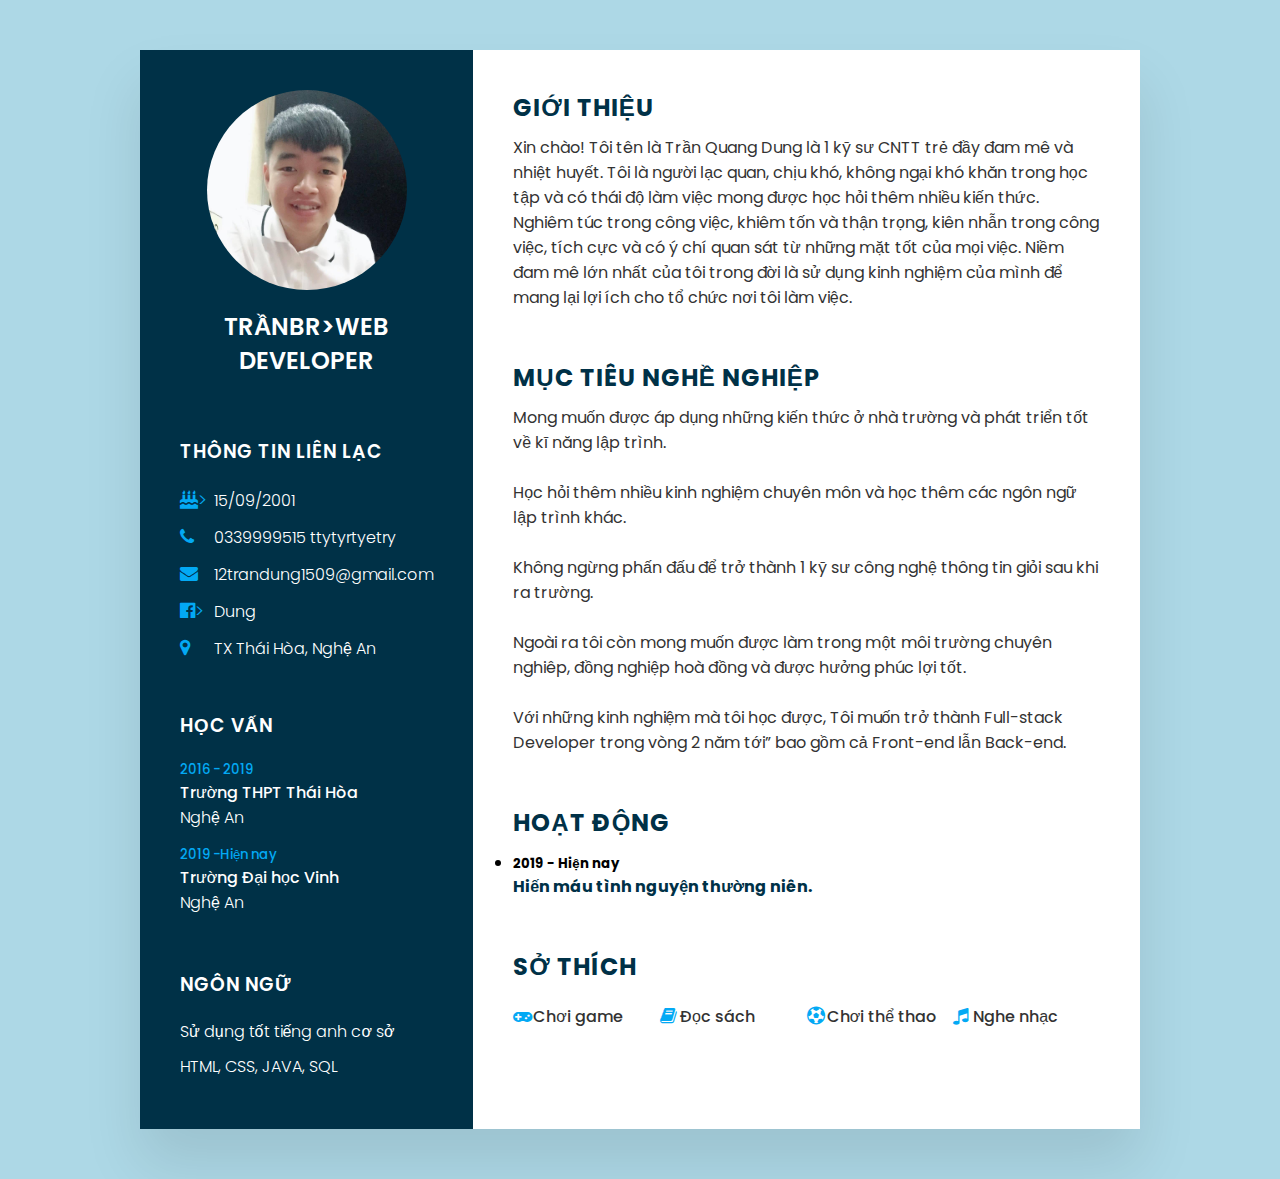
==== index.html @ a7969919 "Commit barnchnew" ====
<!DOCTYPE html>
<html>
<head>
<meta name="viewport" content="width=device-width, initial-scale=1.0">
<title> QuangDungCV </title>
<link rel="stylesheet" href="https://cdnjs.cloudflare.com/ajax/libs/font-awesome/4.7.0/css/font-awesome.css" integrity="sha512-5A8nwdMOWrSz20fDsjczgUidUBR8liPYU+WymTZP1lmY9G6Oc7HlZv156XqnsgNUzTyMefFTcsFH/tnJE/+xBg==" crossorigin="anonymous" referrerpolicy="no-referrer" />
<link rel="stylesheet" type="text/css" href="style.css">
<link rel="stylesheet" href="cvcc.css">
</head>
<body>
    <div class="container">
        <div class="left_Side">
            <div class="profileText">
                <div class="imgBx">
                <img src="av.jpg">
            </div>
            <h2>Trầnbr><span>Web Developer</span></h2>
        </div>

        <div class="contactInfo">
            <h3 class="title">Thông tin liên lạc</h3>
            <ul>
                <li>
                    <span class="icon"><i class="fa fa-birthday-cake" aria-hidden="true"></i>></i></span>
                    <span class="text">15/09/2001</span>
                </li>
                <li>
                    <span class="icon"><i class="fa fa-phone" aria-hidden="true"></i></span>
                    <span class="text">0339999515 ttytyrtyetry </span>
                </li>
                <li>
                    <span class="icon"><i class="fa fa-envelope" aria-hidden="true"></i></span>
                    <span class="text">12trandung1509@gmail.com</span>
                </li>
                <li> 
                    <span class="icon"><i class="fa fa-facebook-official" aria-hidden="true"></i>></i></span>
                    <span class="text">Dung </span>
                </li>
                <li>
                    <span class="icon"><i class="fa fa-map-marker" aria-hidden="true"></i></span>
                    <span class="text">TX Thái Hòa, Nghệ An</span>
                </li>
            </ul>
        </div>

        <div class="contactInfo education">
            <h3 class="title">Học Vấn</h3>
            <ul>
                <li>
                   <h5>2016 - 2019</h5>
                   <h4>Trường THPT Thái Hòa </h4>
                   <h4>Nghệ An</h4>
                </li>
                <li>
                    <h5>2019 -Hiện nay</h5>
                    <h4>Trường Đại học Vinh</h4>
                    <h4>Nghệ An</h4>
                 </li>
            </ul>
        </div>

        <div class="contactInfo language">
            <h3 class="title">Ngôn Ngữ</h3>
            <ul>
                <li>
                    <span class="text">Sử dụng tốt tiếng anh cơ sở</span>
                    <span class="percent">
                        <div style="width: 60%"></div>
                    </span>
                </li>
                <li>
                    <span class="text">HTML, CSS, JAVA, SQL</span>
                    <span class="percent">
                        <div style="width: 60%"></div>
                    </span>
                </li>
            </ul>
        </div>
    </div>

        <div class="right_Side">
            <div class="about">
                <h2 class="title2">Giới Thiệu</h2>
                <p>Xin chào! Tôi tên là Trần Quang Dung là 1 kỹ sư CNTT trẻ đầy đam mê và nhiệt huyết. Tôi là người lạc quan, chịu khó, không ngại khó khăn trong học tập và
                    có thái độ làm việc mong được học hỏi thêm nhiều kiến thức.
                    Nghiêm túc trong công việc, khiêm tốn và thận trọng, kiên nhẫn
                    trong công việc, tích cực và có ý chí quan sát từ những mặt
                    tốt của mọi việc. Niềm đam mê lớn nhất của tôi trong đời là sử dụng kinh nghiệm của mình để mang lại lợi ích cho tổ chức nơi tôi làm việc.</p></div>
            <div class="about">
                <h2 class="title2">Mục Tiêu Nghề Nghiệp</h2>
                <p>Mong muốn được áp dụng những kiến thức ở nhà trường
                    và phát triển tốt về kĩ năng lập trình.<br><br>Học hỏi thêm nhiều kinh nghiệm chuyên môn và học thêm
                    các ngôn ngữ lập trình khác.<br><br>Không ngừng phấn đấu để trở thành 1 kỹ sư công nghệ
                    thông tin giỏi sau khi ra trường.<br><br>Ngoài ra tôi còn mong muốn được làm trong một môi trường chuyên nghiêp, đồng nghiệp hoà đồng và được hưởng phúc lợi tốt.<br><br>Với những kinh nghiệm mà tôi học được, Tôi muốn trở thành Full-stack Developer trong vòng 2 năm tới” bao gồm cả Front-end lẫn Back-end.</p>
            </div>
            <div class="about work">
                <h2 class="title2">Hoạt Động</h2>
                <ul>
                    <li>
                       <h5>2019 - Hiện nay</h5>
                       <h4>Hiến máu tình nguyện thường niên.</h4>
                    </li>
                </ul>
            </div>


        <div class="about interrest">
            <h2 class="title2">Sở Thích</h2>
            <ul>
               <li><i class="fa fa-gamepad" aria-hidden="true"></i>Chơi game</li>
               <li><i class="fa fa-book" aria-hidden="true"></i>Đọc sách</li> 
               <li><i class="fa fa-futbol-o" aria-hidden="true"></i>Chơi thể thao</li>
               <li><i class="fa fa-music" aria-hidden="true"></i>Nghe nhạc</li>
            </ul>
            </div>
        </div>
    </div>
    </div>  
</body>
</html>
---- cvcc.css ----
@import url('http://fonts.googleapis.com/css?family=Poppins:200,300,400,500,600,700,800,900&display=swap');
*
{
    margin: 0;
    padding: 0;
    box-sizing: border-box;
    font-family: 'Poppins', sans-serif; 
}
body
{
    background-color: lightblue;
    display: flex;
    justify-content: center;
    align-items: center;
    min-height: 100vh;
}
.container
{
   position: relative;
   width: 100%;
   max-width: 1000px;
   min-height: 1000px; 
   background: #fff;
   margin: 50px;
   display: grid;
   grid-template-columns: 1fr 2fr;
   box-shadow: 0 35px 55px rgba(0,0,0,0.1);
}
.container .left_Side
{
    position: relative;
    background: #003147;
    padding: 40px;
}
.profileText
{
    position: relative;
    display: flex;
    flex-direction: column;
    align-items: center;
    padding-bottom: 20px;
    border-bottom: 1px solid rbga(255,255,255,0.2);   
}
.profileText .imgBx
{
    position: relative;
    width: 200px;
    height: 200px;
    border-radius: 50%;
    overflow: hidden;
}
.profileText .imgBx img
{
    position: absolute;
    top: 0;
    left: 0;
    width: 100%;
    height: 100%;
    object-fit: cover;
}
.profileText h2
{
    color: #fff;
    font-size: 1.5em;
    margin-top: 20px;
    text-transform: uppercase;
    text-align: center;
    font-weight: 600;
    line-height: 1.4em;
}
..profileText h2 span
{
    font-size: 0.8em;
    font-weight: 300;
}
.contactInfo
{
    padding-top: 40px;
}
.title
{
    color: #fff;
    text-transform: uppercase;
    font-weight: 600;
    letter-spacing: 1px;
    margin-bottom: 20px; 
}
.contactInfo ul
{
    position: relative;
}
.contactInfo ul li
{
    position: relative;
    list-style: none;
    margin: 10px 0;
    cursor: pointer;
}
.contactInfo ul li .icon
{
    display: inline-block;
    width: 30px;
    font-size: 18px;
    color: #03a9f4;
}
.contactInfo ul li span
{
    color: #fff;    
    font-weight: 300;
}
.contactInfo.education li
{
    margin-bottom: 15px;
}
.contactInfo.education h5
{
    color: #03a9f4;
    font-weight: 500;
}
.contactInfo.education h4:nth-child(2)
{
    color: #fff;
    font-weight: 500;
}
.contactInfo.education h4
{
    color: #fff;
    font-weight: 300;
}
.contactInfo.language.percent
{
    position: relative;
    width: 100%;
    height: 6px;
    background: #f00;
    display: block;
    margin-top: 5px;
}
.contactInfo.language.percent div
{
    position: absolute;
    top: 0;
    left: 0;
    height: 100%;
    background: #03a9f4;
}
.container .right_Side
{
    .profileText .imgBx
    position: relative;
    background: #fff;
    padding: 40px;
}
.about
{
  margin-bottom: 50px;  
}
.about:last-child
{
    margin-bottom: 0;
}
.title2
{
    color: #003147;
    text-transform: uppercase;
    letter-spacing: 1px;
    margin-bottom: 10px;
}
p
{
    color: #333; 
}
.contactinfo ul{
    position: relative;
}
.contactinfo ul li{
    position: relative;
    list-style: none;
    margin: 10px 0;
    cursor: pointer ;

}
.contactinfo ul li .icon{
    display: inline-block ;
    height: 10px;
    font-size: 14px;
    color: cornflowerblue;
}
.contactinfo ul li span{
    color: #fff;
    font-weight: 300;
}

.contactinfo.education li{
    margin-bottom: 15px;
    margin-left: 2px;
    line-height: 0.3;
}
.contactinfo.education h5{
    color: #03a9f4;
    font-weight:600 ;
}
.contactinfo.education h4:nth-child(2){
    color: #fff;
    font-weight: 500;
}
.contactinfo.education h4{
    color: #fff;
    font-weight: 300;
}
.contactinfo.langue .text{
    line-height: 17px;
}
.contactinfo.langue .percent{
    position: relative;
    width: 100%;
    height: 4px;
    background: rgb(26, 20, 20);
    display: block;
    line-height: 10000px;
}
.contactinfo.langue .percent div{
    position: absolute;
    top: 0;
    left: 0;
    height: 100%;
    background: #03a9f4
}
.interrest ul
{
    display: grid;
    grid-template-columns: repeat(4,1fr)
}
.interrest ul li
{
    list-style: none;
    color: #333;
    font-weight: 500;
    margin: 10px 0;
}
.interrest ul li .fa 
{
  color: #03a9f4;  
  font-size: 18px;
  width: 20px;
}
.about
{
    margin-bottom: 50px;
}
.about:last-child
{
    margin-bottom: 0;
}
.title2
{
    color: #003147;
    text-transform: uppercase;
    letter-spacing: 1px;
    margin-bottom: 10px;
}
h4
{
    color: #003147;
}
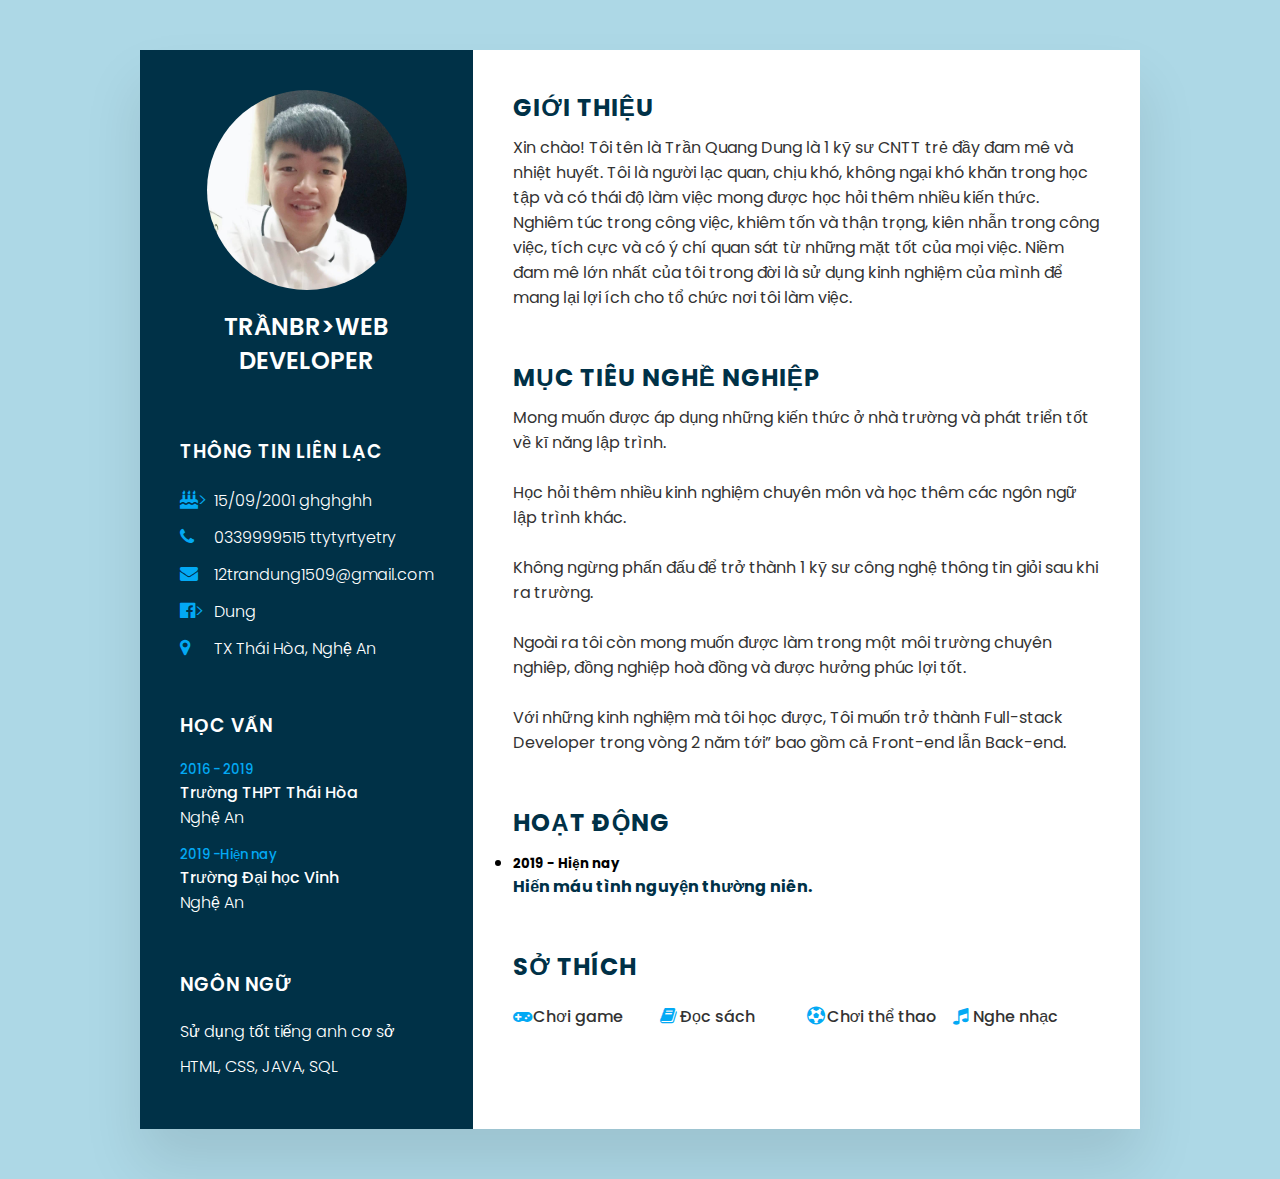
==== commit 8c677e65: "commit 2" ====
--- a/index.html
+++ b/index.html
@@ -22,7 +22,7 @@
             <ul>
                 <li>
                     <span class="icon"><i class="fa fa-birthday-cake" aria-hidden="true"></i>></i></span>
-                    <span class="text">15/09/2001</span>
+                    <span class="text">15/09/2001 ghghghh</span>
                 </li>
                 <li>
                     <span class="icon"><i class="fa fa-phone" aria-hidden="true"></i></span>
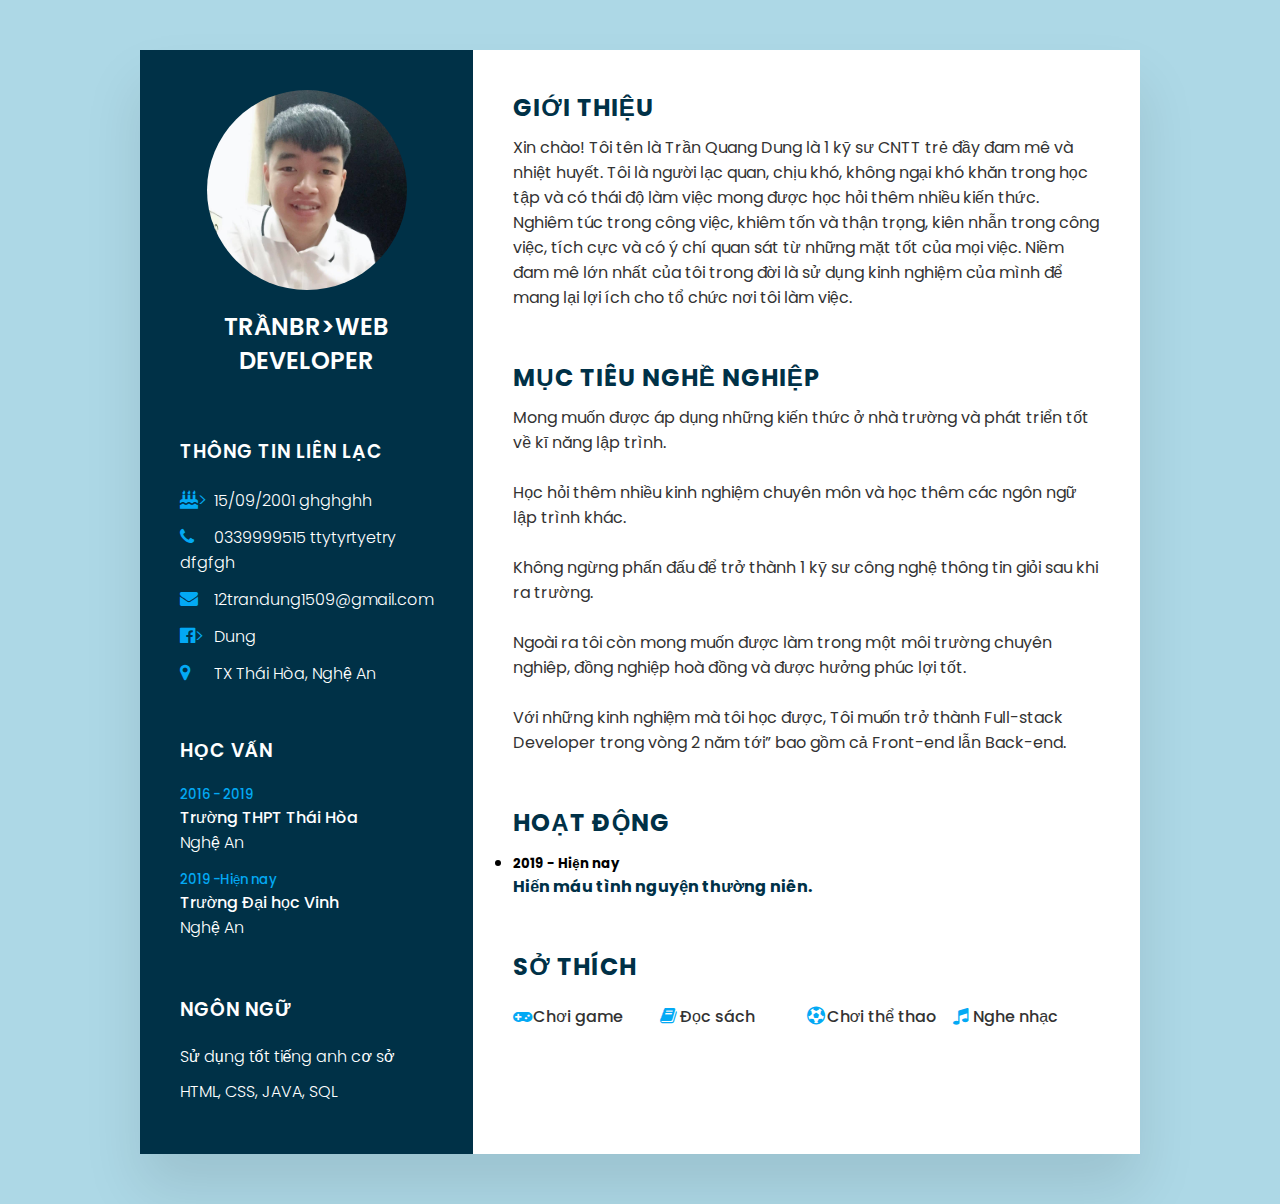
==== commit 6e3414e2: "commit1" ====
--- a/index.html
+++ b/index.html
@@ -26,7 +26,7 @@
                 </li>
                 <li>
                     <span class="icon"><i class="fa fa-phone" aria-hidden="true"></i></span>
-                    <span class="text">0339999515 ttytyrtyetry </span>
+                    <span class="text">0339999515 ttytyrtyetry dfgfgh </span>
                 </li>
                 <li>
                     <span class="icon"><i class="fa fa-envelope" aria-hidden="true"></i></span>
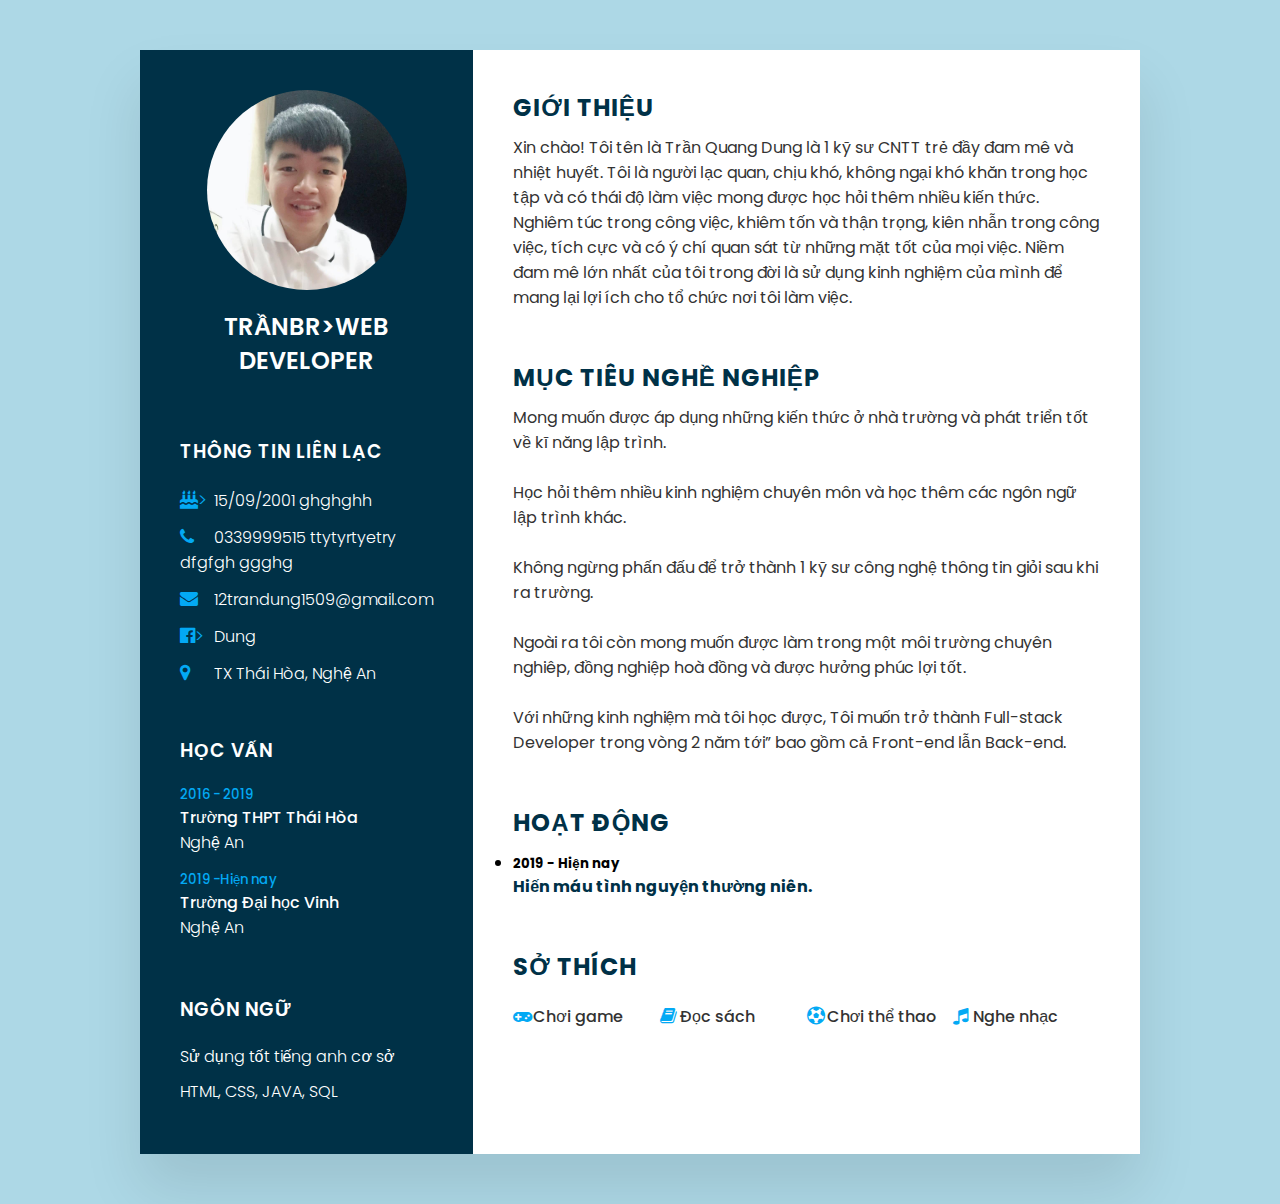
==== commit 0c3245bd: "Commit2" ====
--- a/index.html
+++ b/index.html
@@ -26,7 +26,7 @@
                 </li>
                 <li>
                     <span class="icon"><i class="fa fa-phone" aria-hidden="true"></i></span>
-                    <span class="text">0339999515 ttytyrtyetry dfgfgh </span>
+                    <span class="text">0339999515 ttytyrtyetry dfgfgh ggghg </span>
                 </li>
                 <li>
                     <span class="icon"><i class="fa fa-envelope" aria-hidden="true"></i></span>
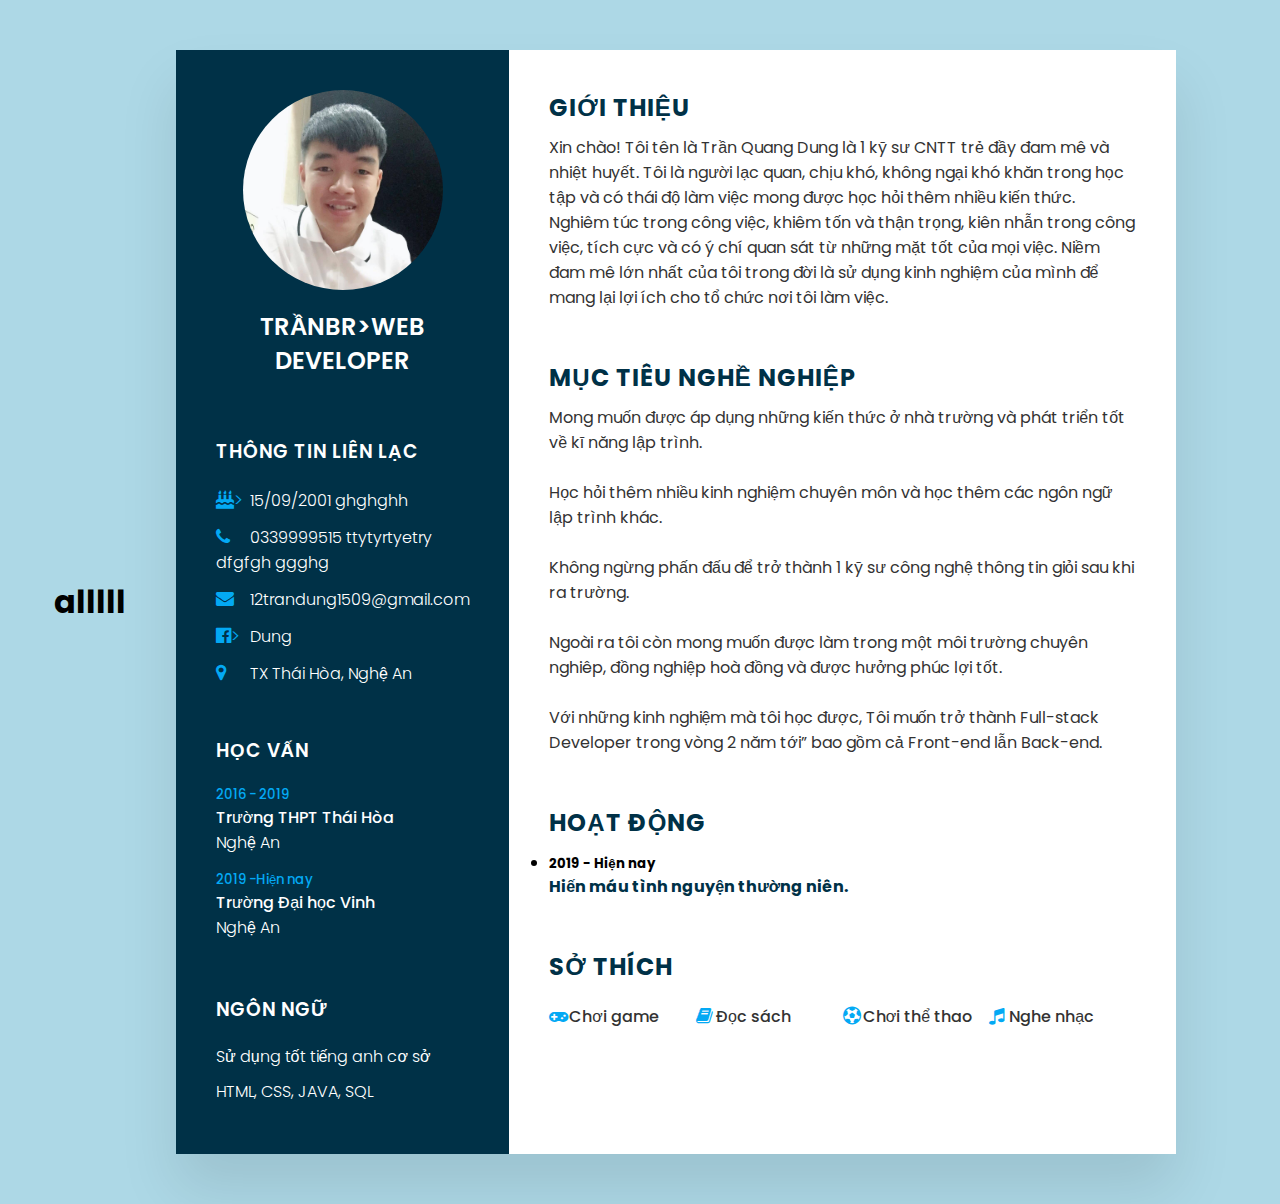
==== commit 3af58d0e: "ahahaa" ====
--- a/index.html
+++ b/index.html
@@ -1,5 +1,6 @@
 <!DOCTYPE html>
 <html>
+    <h1>alllll</h1>
 <head>
 <meta name="viewport" content="width=device-width, initial-scale=1.0">
 <title> QuangDungCV </title>
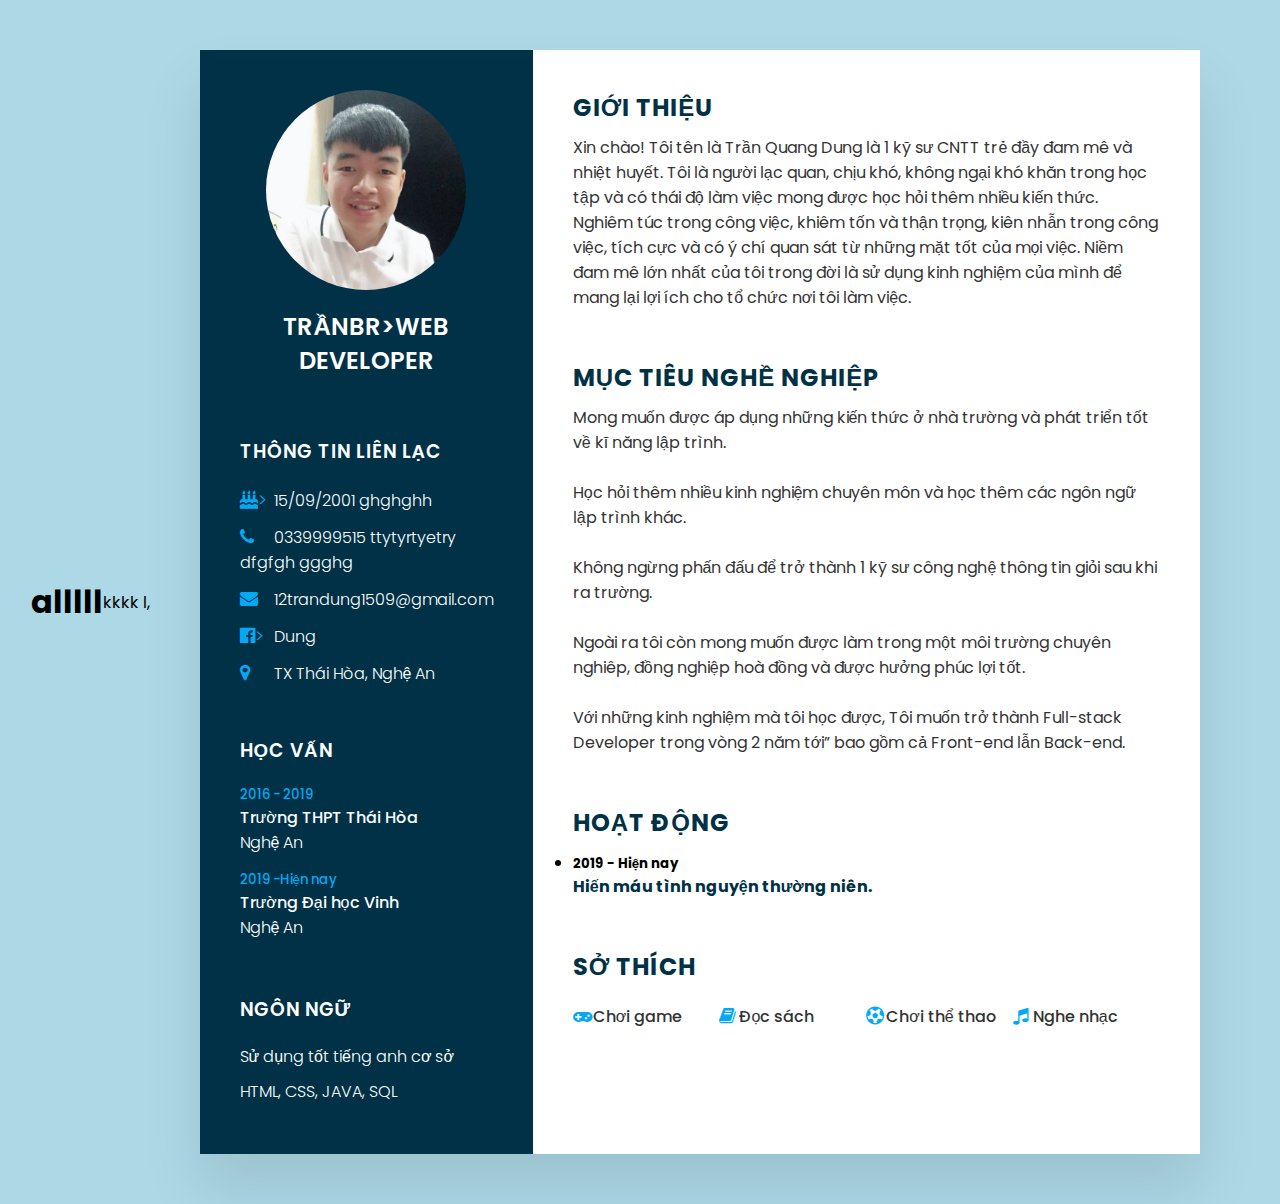
==== commit 23b6d591: "loi them" ====
--- a/index.html
+++ b/index.html
@@ -1,6 +1,9 @@
 <!DOCTYPE html>
 <html>
     <h1>alllll</h1>
+    kkkk
+    l,
+    
 <head>
 <meta name="viewport" content="width=device-width, initial-scale=1.0">
 <title> QuangDungCV </title>
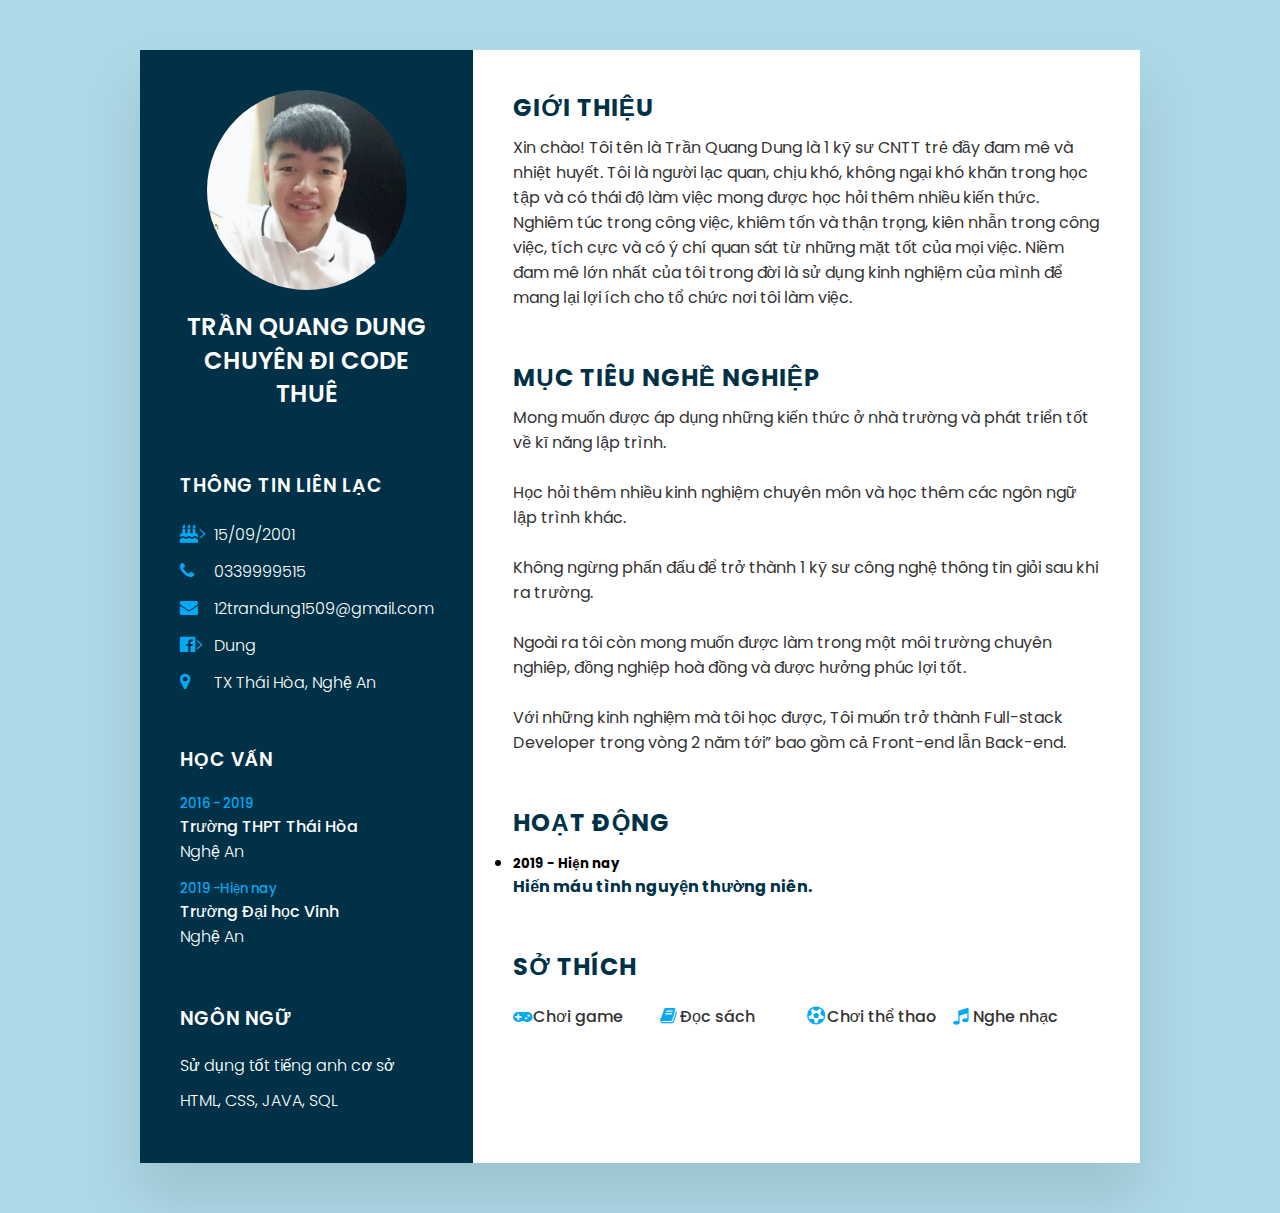
==== commit 6a5e71fb: "Dung Xau Trai" ====
--- a/index.html
+++ b/index.html
@@ -1,9 +1,5 @@
 <!DOCTYPE html>
 <html>
-    <h1>alllll</h1>
-    kkkk
-    l,
-    
 <head>
 <meta name="viewport" content="width=device-width, initial-scale=1.0">
 <title> QuangDungCV </title>
@@ -18,7 +14,7 @@
                 <div class="imgBx">
                 <img src="av.jpg">
             </div>
-            <h2>Trầnbr><span>Web Developer</span></h2>
+            <h2>Trần Quang Dung <br><span>Chuyên Đi Code Thuê</span></h2>
         </div>
 
         <div class="contactInfo">
@@ -26,11 +22,11 @@
             <ul>
                 <li>
                     <span class="icon"><i class="fa fa-birthday-cake" aria-hidden="true"></i>></i></span>
-                    <span class="text">15/09/2001 ghghghh</span>
+                    <span class="text">15/09/2001</span>
                 </li>
                 <li>
                     <span class="icon"><i class="fa fa-phone" aria-hidden="true"></i></span>
-                    <span class="text">0339999515 ttytyrtyetry dfgfgh ggghg </span>
+                    <span class="text">0339999515 </span>
                 </li>
                 <li>
                     <span class="icon"><i class="fa fa-envelope" aria-hidden="true"></i></span>
@@ -121,4 +117,4 @@
     </div>
     </div>  
 </body>
-</html>+</html>
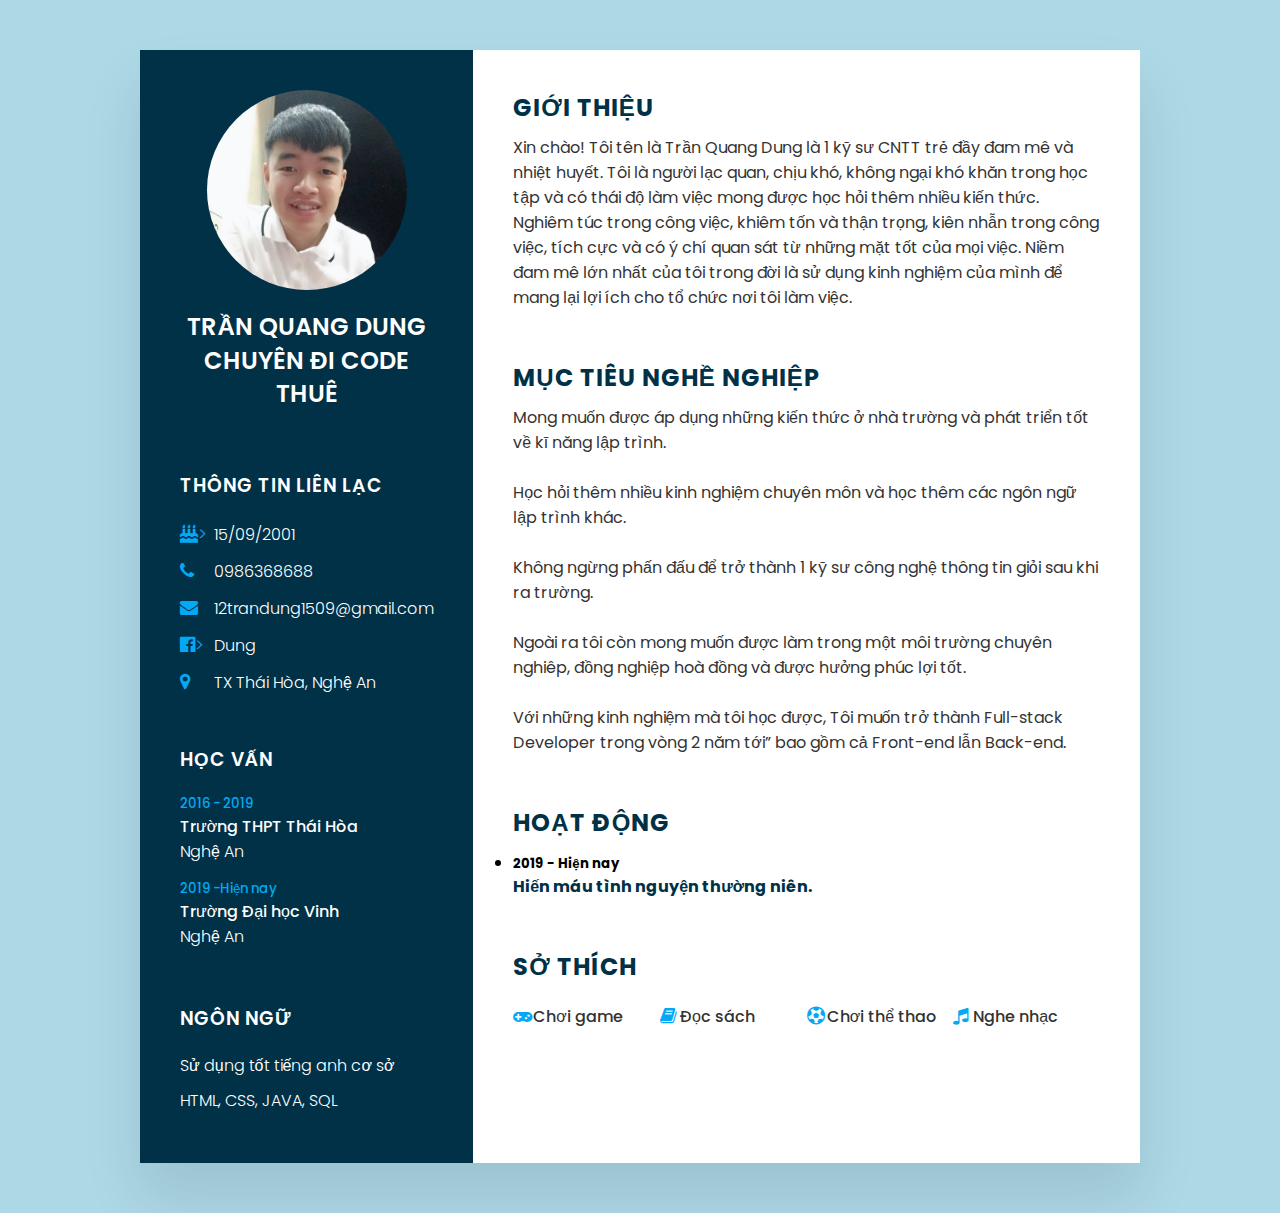
==== commit 50883cf4: "mom" ====
--- a/index.html
+++ b/index.html
@@ -26,7 +26,7 @@
                 </li>
                 <li>
                     <span class="icon"><i class="fa fa-phone" aria-hidden="true"></i></span>
-                    <span class="text">0339999515 </span>
+                    <span class="text">0986368688 </span>
                 </li>
                 <li>
                     <span class="icon"><i class="fa fa-envelope" aria-hidden="true"></i></span>
